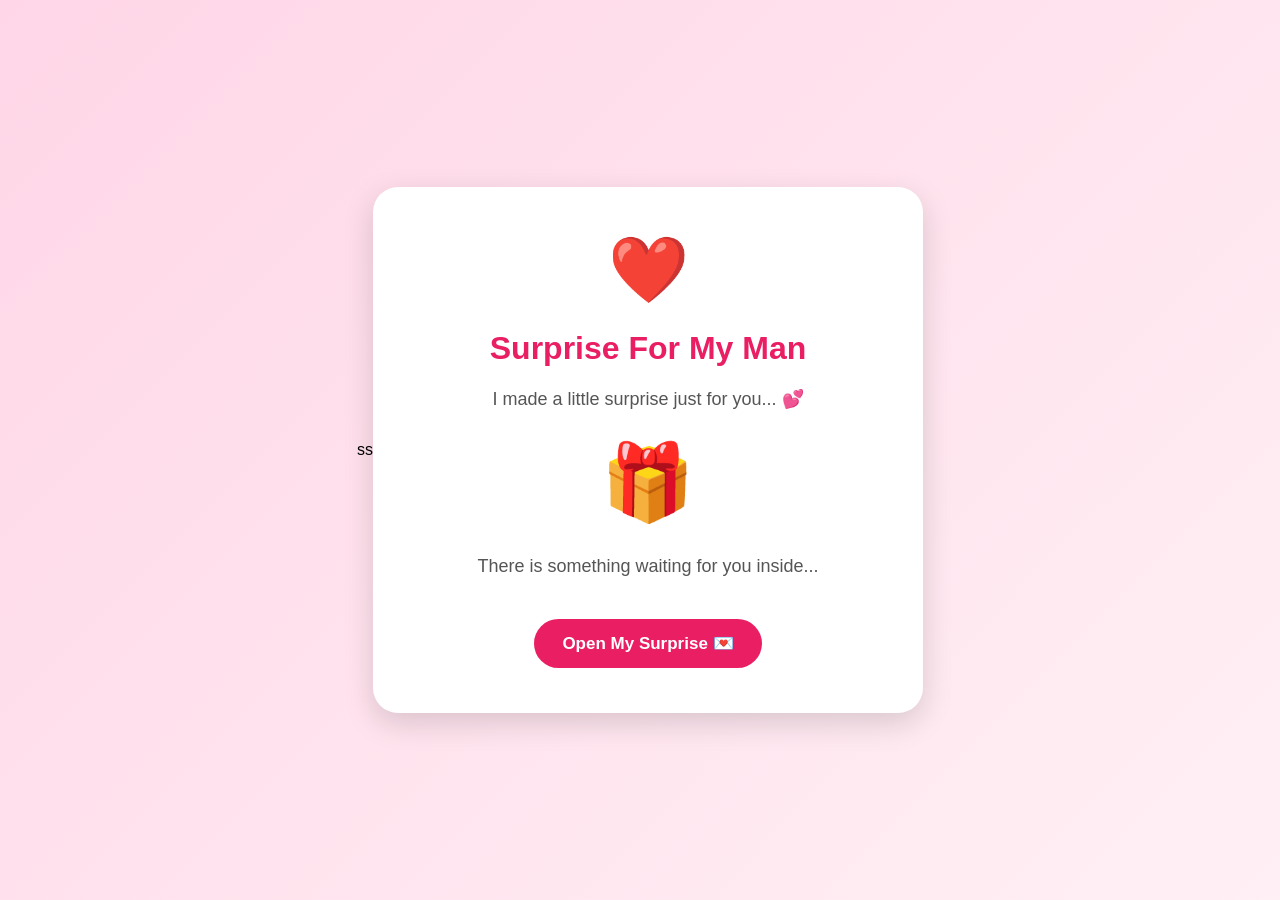
==== index.html @ 1f190e95 "Add files via upload" ====
<!DOCTYPE html>
<html>
<head>
    <title>Form sonuu ❤️</title>

    <link rel="stylesheet" href="style.css">
</head>

<body>ss

    <div class="home-card">

        <div class="heart">❤️</div>

        <h1> Surprise For My Man</h1>

        <p>
            I made a little surprise just for you... 💕
        </p>

        <div class="gift">🎁</div>

        <p>
            There is something waiting for you inside...
        </p>

        <a href="quiz.html" class="button">
            Open My Surprise 💌
        </a>

    </div>

</body>
</html>
---- style.css ----
body {
    margin: 0;
    padding: 0;
    min-height: 100vh;

    display: flex;
    justify-content: center;
    align-items: center;

    font-family: Arial, sans-serif;

    background: linear-gradient(135deg, #ffd6e7, #fff0f5);
}


/* Home Page Card */

.home-card {
    width: 85%;
    max-width: 500px;

    background: white;

    padding: 45px 25px;

    text-align: center;

    border-radius: 25px;

    box-shadow: 0 10px 30px rgba(0, 0, 0, 0.15);
}


.heart {
    font-size: 65px;
    margin-bottom: 15px;
}


.home-card h1 {
    color: #e91e63;
    font-size: 32px;
    margin-bottom: 15px;
}


.home-card p {
    color: #555;
    font-size: 18px;
    line-height: 1.6;
}


.gift {
    font-size: 75px;
    margin: 25px 0;
}


/* Button */

.button {
    display: inline-block;

    margin-top: 20px;

    padding: 14px 28px;

    background: #e91e63;
    color: white;

    text-decoration: none;

    border-radius: 30px;

    font-size: 17px;
    font-weight: bold;

    transition: 0.3s;
}


.button:hover {
    background: #c2185b;
    transform: scale(1.05);
}


/* Quiz Page Card */
/* =========================
   QUIZ PAGE
========================= */

.quiz-card {
    width: 90%;
    max-width: 650px;

    background: white;

    margin: 30px auto;
    padding: 30px 25px;

    border-radius: 25px;

    box-shadow: 0 10px 30px rgba(0, 0, 0, 0.15);
}


.quiz-card h1 {
    text-align: center;
    color: #e91e63;
    font-size: 30px;
}


.quiz-card > p {
    text-align: center;
    color: #666;
    margin-bottom: 30px;
}


/* Question Box */

.question {
    background: #fff5f8;

    padding: 18px;

    margin: 20px 0;

    border-radius: 15px;

    border-left: 5px solid #e91e63;
}


.question h3 {
    color: #444;
    line-height: 1.5;
    margin-top: 0;
}


/* Options */

.question label {
    display: block;

    background: white;

    padding: 12px;

    margin: 8px 0;

    border-radius: 10px;

    border: 1px solid #eee;

    cursor: pointer;

    transition: 0.2s;
}


.question label:hover {
    background: #ffe4ee;
    transform: translateX(3px);
}


.question input {
    margin-right: 8px;
}


/* Submit Button */

.quiz-card .button {
    display: block;

    margin: 30px auto 10px;

    border: none;

    background: #e91e63;

    color: white;

    padding: 14px 30px;

    border-radius: 30px;

    font-size: 17px;

    font-weight: bold;

    cursor: pointer;
}


.quiz-card .button:hover {
    background: #c2185b;
}


/* Result */

#result {
    text-align: center;

    color: #e91e63;

    line-height: 1.7;

    margin-top: 25px;
}


#nextButton {
    text-align: center;
}

/* =========================
   SURPRISE PAGE
========================= */

.surprise-card {
    width: 85%;
    max-width: 600px;

    background: white;

    margin: 30px auto;
    padding: 40px 25px;

    text-align: center;

    border-radius: 25px;

    box-shadow: 0 10px 30px rgba(0, 0, 0, 0.15);
}


.surprise-card .rose {
    font-size: 75px;

    margin-bottom: 15px;
}


.surprise-card h1 {
    color: #e91e63;

    font-size: 32px;

    margin-bottom: 20px;
}


.surprise-card p {
    color: #555;

    font-size: 18px;

    line-height: 1.6;
}


/* Rose Section */

.rose-images {
    display: flex;

    justify-content: center;

    align-items: center;

    gap: 15px;

    margin: 30px 0;
}


.rose-photo {
    width: 120px;

    height: 150px;

    background: #fff0f5;

    border-radius: 20px;

    display: flex;

    justify-content: center;

    align-items: center;

    font-size: 65px;

    box-shadow: 0 5px 15px rgba(0, 0, 0, 0.12);

    transition: 0.3s;
}


.rose-photo:hover {
    transform: scale(1.08);
}


/* Final Message */

.final-message {
    margin-top: 25px;
}


.surprise-card h2 {
    color: #e91e63;

    margin-top: 25px;

    font-size: 25px;
}


.small-roses {
    font-size: 25px;

    margin-top: 20px;
}
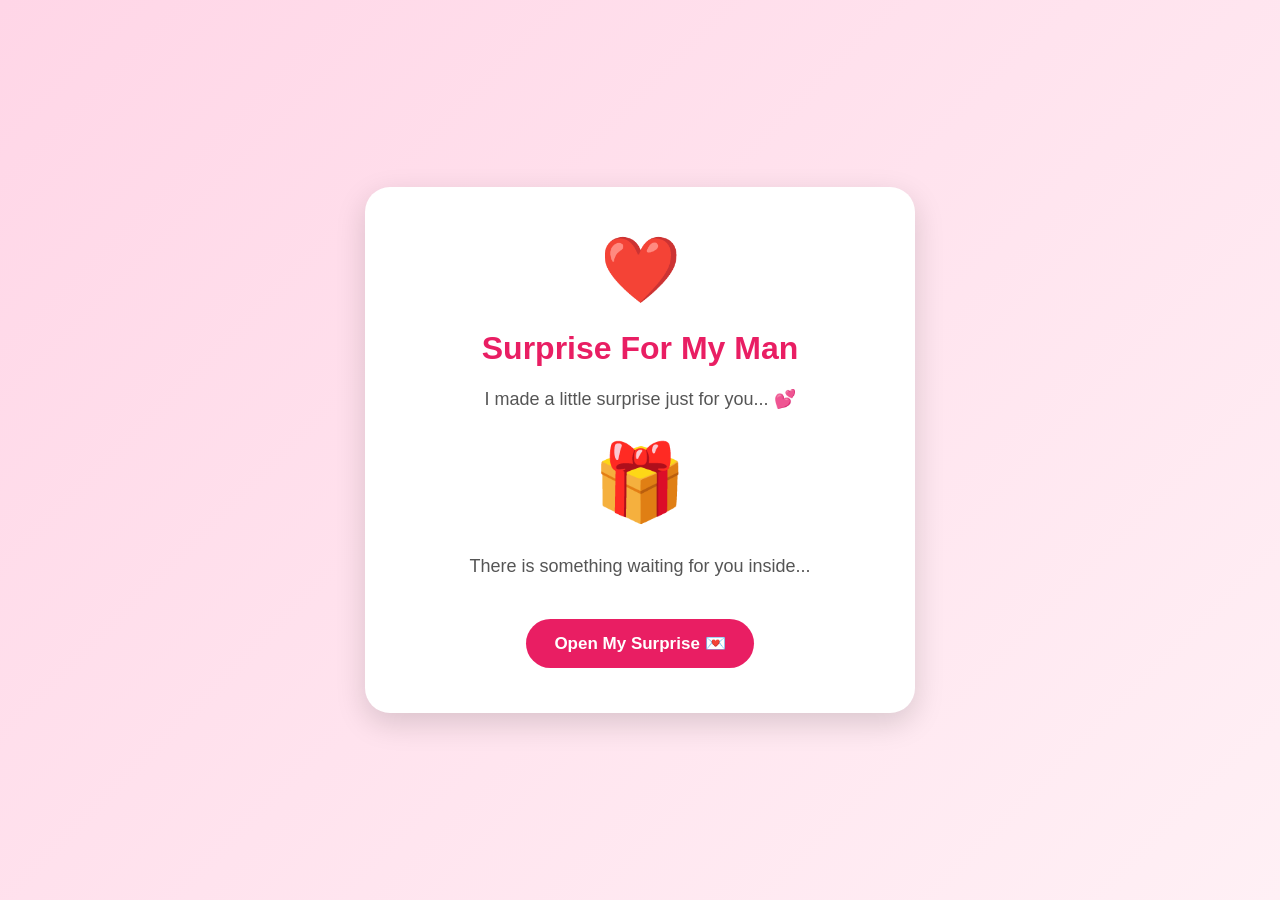
==== commit 0102b6ae: "Fix formatting issues in index.html" ====
--- a/index.html
+++ b/index.html
@@ -6,7 +6,7 @@
     <link rel="stylesheet" href="style.css">
 </head>
 
-<body>ss
+<body>
 
     <div class="home-card">
 
@@ -31,4 +31,4 @@
     </div>
 
 </body>
-</html>+</html>
